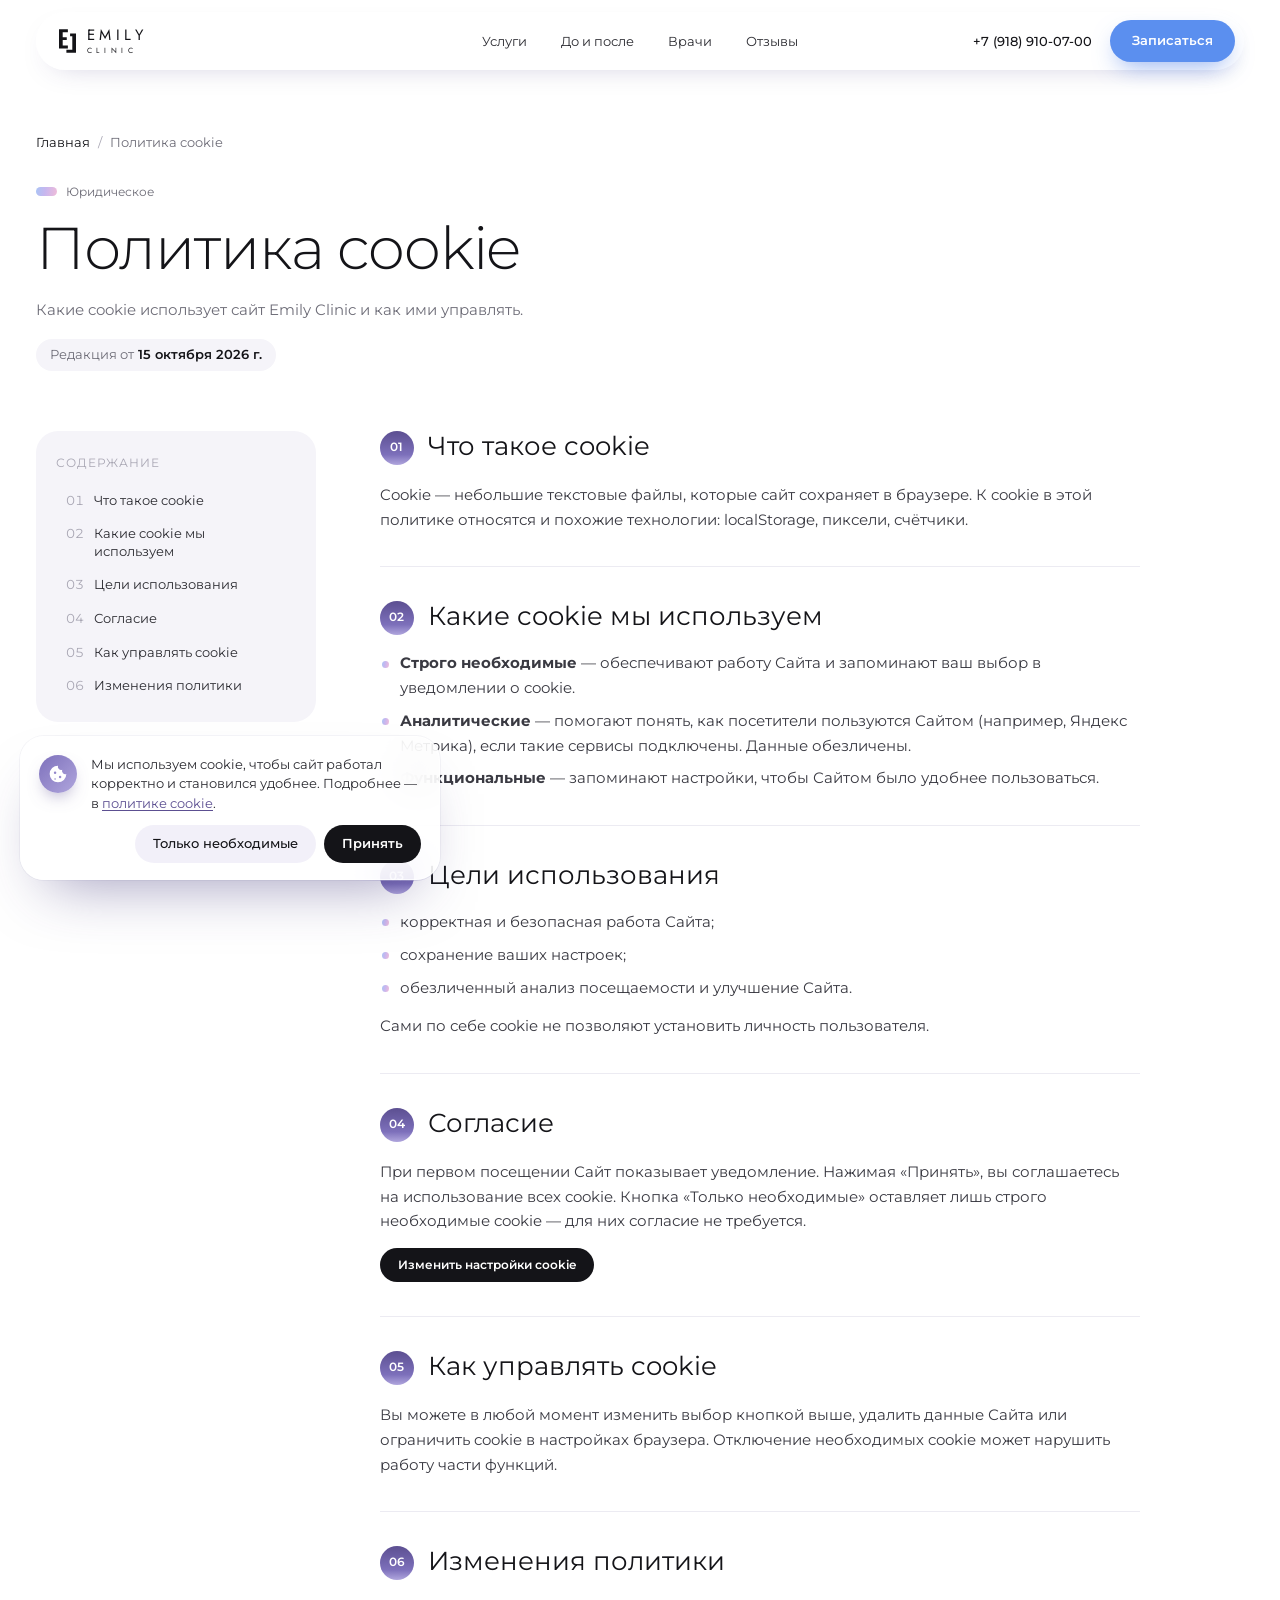
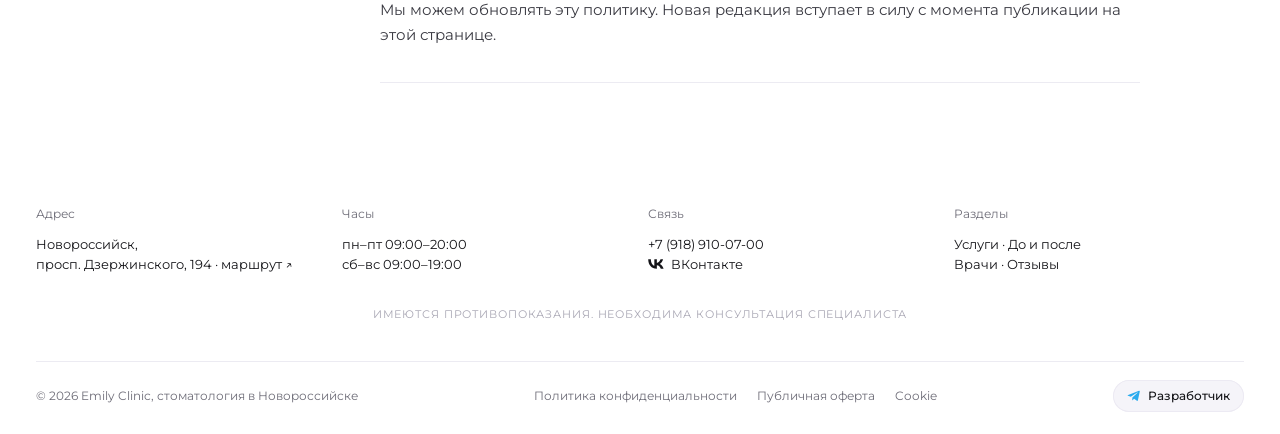
==== cookies.html @ 7eda7bdb "Сайт Emily Clinic Одностраничный сайт стоматологии: 3D-фигуры, отзывы, запись, юридические страницы " ====
<!doctype html>
<html lang="ru">
<head>
  <meta charset="utf-8">
  <meta name="viewport" content="width=device-width, initial-scale=1">
  <title>Политика cookie — Emily Clinic</title>
  <meta name="description" content="Какие cookie использует сайт Emily Clinic и как ими управлять.">
  <link rel="preconnect" href="https://fonts.googleapis.com">
  <link rel="preconnect" href="https://fonts.gstatic.com" crossorigin>
  <link href="https://fonts.googleapis.com/css2?family=Jost:wght@300;400;500&family=Montserrat:wght@300;400;500;600;700&display=swap" rel="stylesheet">
  <link rel="stylesheet" href="styles.css">
</head>
<body class="legal-page">

<!-- Шаблон документа: проверьте у юриста и заполните выделенные поля -->
<header class="header" id="header">
  <div class="container header__inner">
    <a href="index.html" class="logo" aria-label="Emily Clinic — на главную">
      <svg class="logo__mark" viewBox="0 0 46 64" aria-hidden="true"><path d="M0 0h24v8H10v14h11v7H10v15h14v8H0z"/><path d="M36 12h10v52H20v-8h16V19h-6v-7z"/></svg>
      <span class="logo__text">EMILY<small>CLINIC</small></span>
    </a>
    <nav class="nav" id="nav">
      <a href="index.html#services">Услуги</a>
      <a href="index.html#cases">До и после</a>
      <a href="index.html#doctors">Врачи</a>
      <a href="index.html#reviews">Отзывы</a>
    </nav>
    <div class="header__right">
      <a href="tel:+79189100700" class="header__phone">+7 (918) 910-07-00</a>
      <a href="index.html#booking" class="btn btn--blue btn--sm">Записаться</a>
      <button class="burger" id="burger" aria-label="Меню"><span></span><span></span></button>
    </div>
  </div>
</header>

<main class="container legal">
  <nav class="legal__crumbs" aria-label="Навигация"><a href="index.html">Главная</a><span>/</span>Политика cookie</nav>
  <span class="label">Юридическое</span>
  <h1 class="legal__title">Политика cookie</h1>
  <p class="legal__lead">Какие cookie использует сайт Emily Clinic и как ими управлять.</p>
  <p class="legal__date">Редакция от <b>15 октября 2026 г.</b></p>

  <div class="legal__grid">
    <aside class="legal__toc">
      <span>Содержание</span>
      <ol><li><a href="#s1">Что такое cookie</a></li><li><a href="#s2">Какие cookie мы используем</a></li><li><a href="#s3">Цели использования</a></li><li><a href="#s4">Согласие</a></li><li><a href="#s5">Как управлять cookie</a></li><li><a href="#s6">Изменения политики</a></li></ol>
    </aside>
    <article class="legal__body">
      <section class="legal__sec" id="s1">
        <h2><span>01</span>Что такое cookie</h2>
        <p>Cookie — небольшие текстовые файлы, которые сайт сохраняет в браузере. К cookie в этой политике относятся и похожие технологии: localStorage, пиксели, счётчики.</p>
      </section>
      <section class="legal__sec" id="s2">
        <h2><span>02</span>Какие cookie мы используем</h2>
        <ul><li><b>Строго необходимые</b> — обеспечивают работу Сайта и запоминают ваш выбор в уведомлении о cookie.</li><li><b>Аналитические</b> — помогают понять, как посетители пользуются Сайтом (например, Яндекс Метрика), если такие сервисы подключены. Данные обезличены.</li><li><b>Функциональные</b> — запоминают настройки, чтобы Сайтом было удобнее пользоваться.</li></ul>
      </section>
      <section class="legal__sec" id="s3">
        <h2><span>03</span>Цели использования</h2>
        <ul><li>корректная и безопасная работа Сайта;</li><li>сохранение ваших настроек;</li><li>обезличенный анализ посещаемости и улучшение Сайта.</li></ul><p>Сами по себе cookie не позволяют установить личность пользователя.</p>
      </section>
      <section class="legal__sec" id="s4">
        <h2><span>04</span>Согласие</h2>
        <p>При первом посещении Сайт показывает уведомление. Нажимая «Принять», вы соглашаетесь на использование всех cookie. Кнопка «Только необходимые» оставляет лишь строго необходимые cookie — для них согласие не требуется.</p><p><button type="button" class="btn btn--dark btn--sm" data-cookie-reset>Изменить настройки cookie</button></p>
      </section>
      <section class="legal__sec" id="s5">
        <h2><span>05</span>Как управлять cookie</h2>
        <p>Вы можете в любой момент изменить выбор кнопкой выше, удалить данные Сайта или ограничить cookie в настройках браузера. Отключение необходимых cookie может нарушить работу части функций.</p>
      </section>
      <section class="legal__sec" id="s6">
        <h2><span>06</span>Изменения политики</h2>
        <p>Мы можем обновлять эту политику. Новая редакция вступает в силу с момента публикации на этой странице.</p>
      </section>

    </article>
  </div>
</main>

<footer class="footer container">
  <div class="footer__cols">
    <div><span>Адрес</span><p>Новороссийск,<br>просп. Дзержинского, 194 · <a href="https://yandex.ru/maps/org/emili_klinik/203720626447/" target="_blank" rel="noopener">маршрут ↗</a></p></div>
    <div><span>Часы</span><p>пн–пт 09:00–20:00<br>сб–вс 09:00–19:00</p></div>
    <div><span>Связь</span><p><a href="tel:+79189100700">+7 (918) 910-07-00</a><br><a href="https://vk.com/" target="_blank" rel="noopener" class="vk-link"><svg width="16" height="10" viewBox="0 0 24 14" aria-hidden="true"><path fill="currentColor" d="M13.1 14C5.1 14 .5 8.7.3 0h4c.1 6.4 3 9.1 5.2 9.7V0h3.8v5.5c2.3-.2 4.7-2.8 5.5-5.5h3.8c-.6 3.4-3.2 5.9-5 6.9 1.8.8 4.7 3 5.8 7.1h-4.2c-.9-2.8-3.1-4.9-5.9-5.2V14z"/></svg>ВКонтакте</a></p></div>
    <div><span>Разделы</span><p><a href="index.html#services">Услуги</a> · <a href="index.html#cases">До и после</a><br><a href="index.html#doctors">Врачи</a> · <a href="index.html#reviews">Отзывы</a></p></div>
  </div>
  <p class="footer__warn">Имеются противопоказания. Необходима консультация специалиста</p>
  <div class="footer__bottom">
    <span>© 2026 Emily Clinic, стоматология в Новороссийске</span>
    <nav class="footer__legal" aria-label="Документы">
      <a href="privacy.html">Политика конфиденциальности</a>
      <a href="offer.html">Публичная оферта</a>
      <a href="cookies.html">Cookie</a>
    </nav>
    <a class="dev-link" href="https://t.me/vladimir_nvrs" target="_blank" rel="noopener">
      <svg width="14" height="14" viewBox="0 0 24 24" aria-hidden="true"><path fill="currentColor" d="M21.9 4.3 18.7 19.4c-.2 1-.9 1.3-1.7.8l-4.8-3.6-2.3 2.2c-.3.3-.5.5-1 .5l.3-4.9 8.9-8c.4-.3-.1-.5-.6-.2l-11 6.9-4.7-1.5c-1-.3-1-1 .2-1.5L20.5 3c.9-.3 1.6.2 1.4 1.3z"/></svg>
      Разработчик
    </a>
  </div>
</footer>

<script src="common.js"></script>
</body>
</html>
---- styles.css ----
/* =========================================================
   Опал — клиника эстетической стоматологии
   ========================================================= */

:root {
  --ink: #141418;
  --text: #2a2a30;
  --gray: #6e6d78;
  --muted: #a9a7b4;
  --line: #ecebf2;
  --soft: #f5f4f9;
  --blue: #5b8fef;
  --blue-dark: #4a7fe0;

  --violet-1: #534788;
  --violet-2: #7a6cb4;
  --violet-3: #beb5e2;

  --radius-lg: 26px;
  --radius: 22px;
  --radius-sm: 14px;

  --pad: clamp(16px, 2.8vw, 40px);
  --gap: clamp(8px, 1vw, 14px);
  --header-h: 70px;

  --ease: cubic-bezier(.22, .8, .24, 1);
  --font: "Montserrat", system-ui, -apple-system, "Segoe UI", sans-serif;

  --grad-opal: linear-gradient(100deg, #a9c4f5 0%, #c8b6ee 45%, #f0bcd9 100%);
}

*,
*::before,
*::after { box-sizing: border-box; }

html { scroll-behavior: smooth; scroll-padding-top: calc(var(--header-h) + 16px); }

body {
  margin: 0;
  background: #fff;
  color: var(--ink);
  font-family: var(--font);
  font-size: 15px;
  line-height: 1.45;
  -webkit-font-smoothing: antialiased;
  overflow-x: hidden;
}

img { display: block; max-width: 100%; }
a { color: inherit; text-decoration: none; }
button, input, select { font: inherit; color: inherit; }
h1, h2, h3, p, ol, ul, figure, blockquote { margin: 0; padding: 0; }
ul, ol { list-style: none; }

.container {
  width: 100%;
  max-width: 1440px;
  margin: 0 auto;
  padding-left: var(--pad);
  padding-right: var(--pad);
}

/* ---------- Иконка-стрелка ↗ (поворачивается в → при наведении) ---------- */
.arr {
  display: inline-block;
  width: 10px;
  height: 10px;
  flex: none;
  background: currentColor;
  -webkit-mask: url("data:image/svg+xml,%3Csvg xmlns='http://www.w3.org/2000/svg' viewBox='0 0 10 10'%3E%3Cpath d='M2 8 8 2M3.2 2H8v4.8' fill='none' stroke='%23000' stroke-width='1.5' stroke-linecap='round' stroke-linejoin='round'/%3E%3C/svg%3E") center / contain no-repeat;
          mask: url("data:image/svg+xml,%3Csvg xmlns='http://www.w3.org/2000/svg' viewBox='0 0 10 10'%3E%3Cpath d='M2 8 8 2M3.2 2H8v4.8' fill='none' stroke='%23000' stroke-width='1.5' stroke-linecap='round' stroke-linejoin='round'/%3E%3C/svg%3E") center / contain no-repeat;
  transition: transform .35s var(--ease);
}

/* ---------- Кнопки ---------- */
.btn {
  display: inline-flex;
  align-items: center;
  justify-content: center;
  gap: 12px;
  border: 0;
  border-radius: 999px;
  font-weight: 600;
  cursor: pointer;
  white-space: nowrap;
  transition: background .25s, color .25s, box-shadow .3s, transform .3s var(--ease);
}
.btn:hover .arr { transform: rotate(45deg); }
.btn:active { transform: scale(.97); }

.btn--blue {
  background: var(--blue);
  color: #fff;
  box-shadow: 0 10px 24px -8px rgba(76, 125, 230, .65);
}
.btn--blue:hover { background: var(--blue-dark); box-shadow: 0 14px 30px -8px rgba(76, 125, 230, .75); }

.btn--dark { background: var(--ink); color: #fff; }
.btn--dark:hover { background: #000; }

.btn--white { background: #fff; color: var(--ink); }
.btn--white:hover { background: var(--ink); color: #fff; }

.btn--sm { height: 34px; padding: 0 18px; font-size: 12px; }
.btn--xs { height: 32px; padding: 0 14px; font-size: 11.5px; gap: 8px; }
.btn--lg { height: 44px; padding: 0 22px; font-size: 13px; }
.btn--block { width: 100%; height: 48px; font-size: 14px; }

.btn-outline {
  display: inline-flex;
  align-items: center;
  gap: 10px;
  height: 0.76em;
  min-height: 38px;
  padding: 0 18px 0 16px;
  border: 1.5px solid var(--ink);
  border-radius: 999px;
  font-size: 14px;
  font-weight: 500;
  line-height: 1;
  letter-spacing: 0;
  vertical-align: 0.35em;
  margin-left: 6px;
  transition: background .25s, color .25s;
}
.btn-outline:hover { background: var(--ink); color: #fff; }

.nowrap { white-space: nowrap; }

.link-underline {
  font-size: 13px;
  font-weight: 500;
  padding-bottom: 3px;
  background: linear-gradient(currentColor, currentColor) left bottom / 100% 1.5px no-repeat;
  transition: background-size .35s var(--ease);
}
.link-underline:hover { background-size: 30% 1.5px; }

.circle-btn {
  position: absolute;
  top: 18px;
  right: 18px;
  z-index: 3;
  display: grid;
  place-items: center;
  width: 30px;
  height: 30px;
  border-radius: 50%;
  background: #fff;
  color: var(--ink);
  transition: background .25s, color .25s, transform .35s var(--ease);
}
.circle-btn .arr { width: 9px; height: 9px; }
.circle-btn--lg { top: auto; bottom: 20px; right: 20px; width: 38px; height: 38px; }
.circle-btn--lg .arr { width: 10px; height: 10px; }

.chip {
  position: relative;
  z-index: 2;
  align-self: flex-start;
  display: inline-flex;
  align-items: center;
  height: 26px;
  padding: 0 12px;
  border-radius: 999px;
  background: #fff;
  color: var(--ink);
  font-size: 11.5px;
  font-weight: 500;
}

.tag {
  position: absolute;
  z-index: 3;
  display: inline-flex;
  align-items: center;
  gap: 8px;
  height: 28px;
  padding: 0 13px;
  border-radius: 999px;
  font-size: 12px;
  font-weight: 600;
}
.tag--light { background: rgba(255, 255, 255, .92); color: var(--ink); }
.tag--dark { background: rgba(20, 20, 24, .92); color: #fff; }

.label {
  display: inline-flex;
  align-items: center;
  gap: 9px;
  font-size: 12px;
  color: var(--gray);
}
.label::before {
  content: "";
  width: 21px;
  height: 9px;
  border-radius: 999px;
  background: var(--grad-opal);
}

.h2 {
  margin-top: 18px;
  font-size: clamp(32px, 4.2vw, 60px);
  font-weight: 300;
  line-height: 1.08;
  letter-spacing: -0.02em;
}
.muted { color: var(--muted); }

.lead {
  max-width: 340px;
  font-size: 14px;
  line-height: 1.5;
  color: var(--gray);
}

/* ---------- Появление при скролле ---------- */
.reveal {
  opacity: 0;
  transform: translateY(28px);
  transition: opacity .9s var(--ease), transform .9s var(--ease);
  transition-delay: var(--d, 0s);
}
.reveal.is-in { opacity: 1; transform: none; }

@keyframes float {
  0%, 100% { transform: translateY(0) rotate(0); }
  50% { transform: translateY(-10px) rotate(1.5deg); }
}
.float { animation: float 6s ease-in-out infinite; }
.float--slow { animation-duration: 8s; }

/* =========================================================
   Шапка
   ========================================================= */
.header {
  position: fixed;
  inset: 0 0 auto;
  z-index: 50;
  height: var(--header-h);
  padding-top: 12px;
  pointer-events: none;
}
/* Шапка-«таблетка» */
.header__inner {
  position: relative;
  display: flex;
  align-items: center;
  justify-content: space-between;
  gap: 16px;
  width: calc(100% - 2 * var(--pad));
  max-width: 1360px;
  height: 58px;
  margin: 0 auto;
  padding: 0 8px 0 22px;
  border-radius: 999px;
  border: 1px solid rgba(255, 255, 255, .7);
  background: rgba(255, 255, 255, .62);
  -webkit-backdrop-filter: blur(20px) saturate(1.5);
          backdrop-filter: blur(20px) saturate(1.5);
  box-shadow: 0 1px 0 rgba(255, 255, 255, .9) inset, 0 10px 30px -18px rgba(60, 50, 120, .35);
  pointer-events: auto;
  transition: max-width .6s var(--ease), background .4s, box-shadow .4s;
}
.header.is-scrolled .header__inner {
  max-width: 1120px;
  background: rgba(255, 255, 255, .8);
  box-shadow: 0 1px 0 rgba(255, 255, 255, .9) inset, 0 18px 40px -20px rgba(60, 50, 120, .45), 0 0 0 1px rgba(90, 80, 140, .06);
}

.logo { display: inline-flex; align-items: center; gap: 11px; color: var(--ink); }
.logo__mark { width: 17px; height: 24px; fill: currentColor; flex: none; }
.logo__text {
  display: flex;
  flex-direction: column;
  font-family: "Jost", var(--font);
  font-size: 15px;
  font-weight: 400;
  line-height: 1;
  letter-spacing: .3em;
}
.logo__text small { margin-top: 4px; font-size: 7.5px; letter-spacing: .62em; }

.nav {
  position: absolute;
  left: 50%;
  transform: translateX(-50%);
  display: flex;
  gap: 2px;
  padding: 4px;
  border-radius: 999px;
  font-size: 13px;
  color: var(--text);
}
.nav a {
  padding: 9px 16px;
  border-radius: 999px;
  transition: background .25s, color .25s;
}
.nav a:hover { background: rgba(124, 110, 190, .1); color: var(--ink); }

.header__right { display: flex; align-items: center; gap: 18px; }
.header__phone { font-size: 13px; font-weight: 500; }
.header .btn--sm { height: 42px; padding: 0 22px; font-size: 12.5px; }

.burger { display: none; }

/* =========================================================
   Hero
   ========================================================= */
.hero {
  display: grid;
  grid-template-columns: 1fr 1.03fr;
  gap: clamp(20px, 2.8vw, 40px);
  padding-top: calc(var(--header-h) + 20px);
  padding-bottom: 20px;
  min-height: min(100vh, 900px);
}

.hero__left { display: flex; flex-direction: column; }

.hero__title {
  font-size: clamp(36px, 4.4vw, 64px);
  font-weight: 400;
  line-height: 1.08;
  letter-spacing: -0.02em;
  margin-top: 12px;
}
.hero__pill {
  display: inline-block;
  width: 1.5em;
  height: .74em;
  margin-right: .3em;
  border-radius: 999px;
  vertical-align: -0.02em;
  background: linear-gradient(100deg, #e9c4ec 0%, #c7b3ef 50%, #e6c2ea 100%);
  box-shadow: inset 0 -6px 12px rgba(160, 130, 220, .35), inset 0 6px 10px rgba(255, 255, 255, .7);
}

.hero__lead {
  max-width: 440px;
  margin-top: 22px;
  font-size: 15px;
  line-height: 1.55;
  color: var(--gray);
  --d: .05s;
}

.hero__actions {
  display: flex;
  flex-wrap: wrap;
  align-items: center;
  gap: 10px;
  margin-top: 28px;
  --d: .1s;
}

.btn--ghost {
  gap: 9px;
  background: rgba(255, 255, 255, .7);
  color: var(--ink);
  box-shadow: inset 0 0 0 1px #e3e1ee;
}
.btn--ghost:hover { background: #f3f1fa; box-shadow: inset 0 0 0 1px #d6d2e8; }

/* Нижний блок: рейтинг + направления */
.hero__bottom {
  display: flex;
  flex-wrap: wrap;
  align-items: center;
  justify-content: space-between;
  gap: 18px 24px;
  margin-top: auto;
  padding-top: 26px;
  border-top: 1px solid var(--line);
  --d: .2s;
}
.hero__rating {
  display: inline-flex;
  align-items: center;
  gap: 12px;
  transition: opacity .25s;
}
.hero__rating:hover { opacity: .75; }
.hero__avatars { display: inline-flex; padding-left: 8px; }
.hero__avatars i {
  display: grid;
  place-items: center;
  width: 34px;
  height: 34px;
  margin-left: -8px;
  border-radius: 50%;
  border: 2px solid #fff;
  background: radial-gradient(circle at 30% 30%, var(--c1), var(--c2));
  color: #fff;
  font-size: 12px;
  font-style: normal;
  font-weight: 600;
}
.hero__rating-text { display: flex; flex-direction: column; gap: 2px; }
.hero__rating-text b { font-size: 15px; font-weight: 600; }
.hero__rating-text > span { font-size: 12px; color: var(--gray); }
.hero__stars { margin-left: 4px; color: #f5b301; font-size: 13px; letter-spacing: 1px; }

.hero__features {
  display: flex;
  flex-wrap: wrap;
  gap: 6px;
  font-size: 12.5px;
  font-weight: 500;
}
.hero__features li {
  display: inline-flex;
  align-items: center;
  gap: 7px;
  height: 32px;
  padding: 0 13px;
  border-radius: 999px;
  background: var(--soft);
  color: var(--text);
}
.hero__features li::before {
  content: "";
  width: 6px;
  height: 6px;
  border-radius: 50%;
  background: var(--grad-opal);
}

.hero__right {
  display: grid;
  grid-template-columns: 1fr 1fr;
  grid-template-rows: 1.22fr 1fr;
  gap: 12px;
  min-height: 610px;
}

/* ---------- Карточки ---------- */
.card {
  position: relative;
  overflow: hidden;
  border-radius: var(--radius-lg);
  color: #fff;
  padding: 22px 20px;
  isolation: isolate;
  transition: transform .5s var(--ease), box-shadow .5s var(--ease);
}
.card:hover { transform: translateY(-6px); box-shadow: 0 26px 50px -24px rgba(60, 50, 120, .5); }
.card:hover .circle-btn { background: var(--ink); color: #fff; }
.card:hover .circle-btn .arr { transform: rotate(45deg); }

.obj3d {
  position: absolute;
  z-index: 0;
  aspect-ratio: 1;
  pointer-events: none;
  user-select: none;
}
.obj3d img { width: 100%; height: 100%; object-fit: contain; }
.obj3d.is-3d img { display: none; }
.obj3d__canvas { display: block; width: 100%; height: 100%; }

.card--hero-main {
  grid-column: 1 / -1;
  padding: 28px 26px;
  background:
    radial-gradient(120% 90% at 100% 100%, #c9c0ea 0%, rgba(201, 192, 234, 0) 55%),
    linear-gradient(160deg, #564988 0%, #6d60a6 45%, #8b7ebf 100%);
}
.card__title-lg {
  position: relative;
  z-index: 1;
  font-size: clamp(22px, 2.3vw, 32px);
  font-weight: 400;
  line-height: 1.18;
  letter-spacing: -0.01em;
}
.card__note {
  position: absolute;
  left: 26px;
  bottom: 24px;
  z-index: 1;
  max-width: 250px;
  font-size: 12.5px;
  line-height: 1.5;
  color: rgba(255, 255, 255, .85);
}
.obj3d--hero-tooth { width: 44%; aspect-ratio: 4 / 5; left: 40%; top: 0; }

.card--hero-blue {
  display: flex;
  flex-direction: column;
  background:
    radial-gradient(90% 60% at 15% 0%, #a8cdf2 0%, rgba(168, 205, 242, 0) 70%),
    linear-gradient(180deg, #73a9e4 0%, #7ab4e5 60%, #8bbdea 100%);
}
.obj3d--bubble { width: 58%; left: 40%; top: 2%; }

.card--hero-green {
  display: flex;
  flex-direction: column;
  background:
    radial-gradient(80% 60% at 100% 0%, #d0dc8e 0%, rgba(208, 220, 142, 0) 70%),
    linear-gradient(170deg, #a3bb37 0%, #82a631 55%, #51813c 100%);
}

.card__bottom { position: relative; z-index: 1; margin-top: auto; }
.card__title-md { font-size: clamp(19px, 1.9vw, 26px); font-weight: 400; line-height: 1.15; }
.card__text { margin-top: 12px; font-size: 12px; line-height: 1.5; color: rgba(255, 255, 255, .82); max-width: 230px; }

.counter {
  font-size: clamp(56px, 6.4vw, 92px);
  font-weight: 300;
  line-height: .9;
  letter-spacing: -0.03em;
  font-variant-numeric: tabular-nums;
}

/* =========================================================
   Секции
   ========================================================= */
.section { padding-top: clamp(80px, 11vw, 150px); }

.section__head {
  display: flex;
  align-items: flex-end;
  justify-content: space-between;
  gap: 32px;
  margin-bottom: clamp(28px, 3.6vw, 44px);
}
.section__head .lead { margin-bottom: 14px; flex: 0 1 340px; }

/* ---------- Услуги ---------- */
.services {
  display: grid;
  grid-template-columns: repeat(4, 1fr);
  grid-auto-rows: clamp(250px, 23.5vw, 330px);
  gap: 11px;
}

.service {
  position: relative;
  overflow: hidden;
  display: flex;
  flex-direction: column;
  padding: 20px 20px 18px;
  border-radius: var(--radius-lg);
  color: #fff;
  isolation: isolate;
  transition: transform .5s var(--ease), box-shadow .5s var(--ease);
}
.service--1 { grid-column: span 2; background: linear-gradient(180deg, #5f9cdc 0%, #6aa6e0 50%, #89bceb 100%); }
.service--2 { background: linear-gradient(170deg, #da83a8 0%, #c06b95 55%, #a5557d 100%); }
.service--3 { background: radial-gradient(90% 60% at 100% 100%, #c9c0ea 0%, rgba(201,192,234,0) 70%), linear-gradient(170deg, #534889 0%, #7064ab 60%, #9285c8 100%); }
.service--4 { background: linear-gradient(170deg, #6979d7 0%, #5a6bc8 50%, #4a5db6 100%); }
.service--5 { background: linear-gradient(170deg, #5aaea8 0%, #449790 50%, #328481 100%); }
.service--6 { grid-column: span 2; background: radial-gradient(70% 70% at 95% 0%, #c6d57f 0%, rgba(198,213,127,0) 60%), linear-gradient(175deg, #a4bc36 0%, #8fae32 50%, #588834 100%); }

.service--1 .obj3d { width: 38%; aspect-ratio: 3 / 4; left: 50%; top: -8%; }
.service--2 .obj3d { width: 58%; aspect-ratio: 4 / 5; left: 44%; top: -6%; }
.service--3 .obj3d { width: 88%; left: 22%; top: -16%; }
.service--4 .obj3d { width: 66%; left: 38%; top: -10%; }
.service--5 .obj3d { width: 60%; left: 34%; top: -8%; }
.service--6 .obj3d { width: 44%; left: 48%; top: -2%; }

.service__num {
  position: relative;
  z-index: 1;
  align-self: flex-start;
  display: inline-flex;
  align-items: center;
  height: 24px;
  padding: 0 11px;
  border-radius: 999px;
  border: 1px solid rgba(255, 255, 255, .35);
  background: rgba(255, 255, 255, .16);
  font-size: 11px;
}

.service__body {
  position: relative;
  z-index: 1;
  margin-top: auto;
  transition: transform .5s var(--ease);
}
.service__title { font-size: clamp(19px, 1.95vw, 27px); font-weight: 400; line-height: 1.15; }
.service__text { margin-top: 12px; max-width: 290px; font-size: 12.5px; line-height: 1.5; color: rgba(255, 255, 255, .82); }

.price {
  position: absolute;
  left: 13px;
  right: 13px;
  bottom: 13px;
  z-index: 2;
  display: flex;
  align-items: center;
  justify-content: space-between;
  height: 42px;
  padding: 0 16px;
  border-radius: var(--radius-sm);
  background: rgba(255, 255, 255, .92);
  -webkit-backdrop-filter: blur(10px);
          backdrop-filter: blur(10px);
  color: var(--ink);
  opacity: 0;
  transform: translateY(20px);
  transition: opacity .4s var(--ease), transform .5s var(--ease);
}
.price b { font-size: 14px; font-weight: 700; }
.price span { font-size: 12px; color: var(--gray); }

.service:hover { transform: translateY(-8px); box-shadow: 0 28px 50px -22px rgba(40, 40, 90, .45); }
.service:hover .service__body { transform: translateY(-58px); }
.service:hover .price { opacity: 1; transform: none; }
.service:hover .circle-btn { background: var(--ink); color: #fff; }
.service:hover .circle-btn .arr { transform: rotate(45deg); }

/* ---------- До и после ---------- */
.section__head--center-y { align-items: center; }

.tabs {
  position: relative;
  display: inline-flex;
  padding: 4px;
  border-radius: 999px;
  background: #f3f3f8;
  border: 1px solid #eceaf3;
}
.tabs__bg {
  position: absolute;
  top: 4px;
  bottom: 4px;
  left: 0;
  width: 0;
  border-radius: 999px;
  background: var(--ink);
  box-shadow: 0 6px 16px -6px rgba(0, 0, 0, .45);
  transition: transform .45s var(--ease), width .45s var(--ease);
}
.tabs__btn {
  position: relative;
  z-index: 1;
  height: 37px;
  padding: 0 18px;
  border: 0;
  border-radius: 999px;
  background: none;
  font-size: 13px;
  color: var(--text);
  cursor: pointer;
  transition: color .3s;
}
.tabs__btn.is-active { color: #fff; }

.cases {
  display: grid;
  grid-template-columns: 1.75fr 1fr;
  gap: 11px;
  height: clamp(420px, 40vw, 580px);
}

.compare {
  position: relative;
  overflow: hidden;
  border-radius: var(--radius-lg);
  background: #dfe3f2;
  user-select: none;
  touch-action: pan-y;
  cursor: ew-resize;
}
.compare__img {
  position: absolute;
  inset: 0;
  width: 100%;
  height: 100%;
  object-fit: cover;
  pointer-events: none;
  transition: opacity .35s;
}
.compare__before { clip-path: inset(0 calc(100% - var(--pos)) 0 0); }
.compare.is-switching .compare__img { opacity: 0; }
.compare__line {
  position: absolute;
  top: 0;
  bottom: 0;
  left: var(--pos);
  width: 2px;
  margin-left: -1px;
  background: rgba(255, 255, 255, .9);
  pointer-events: none;
}
.compare__handle {
  position: absolute;
  top: 50%;
  left: var(--pos);
  display: grid;
  place-items: center;
  width: 46px;
  height: 46px;
  margin: -23px 0 0 -23px;
  border: 0;
  border-radius: 50%;
  background: #fff;
  color: var(--ink);
  box-shadow: 0 8px 20px -6px rgba(0, 0, 0, .35);
  cursor: ew-resize;
  transition: transform .25s var(--ease);
}
.compare:active .compare__handle { transform: scale(.92); }
.compare.is-animating .compare__before { transition: clip-path .7s var(--ease); }
.compare.is-animating .compare__line,
.compare.is-animating .compare__handle { transition: left .7s var(--ease); }
.compare__tag-l { top: 16px; left: 16px; }
.compare__tag-r { top: 16px; right: 16px; }

.case {
  position: relative;
  overflow: hidden;
  display: flex;
  flex-direction: column;
  padding: 22px 24px 24px;
  border-radius: var(--radius-lg);
  color: #fff;
  background:
    radial-gradient(100% 50% at 100% 100%, #cfc6ee 0%, rgba(207, 198, 238, 0) 60%),
    linear-gradient(175deg, #534786 0%, #62569a 25%, #7c6fb6 60%, #9588c8 100%);
  isolation: isolate;
}
.case .chip { align-self: flex-start; }
.case__obj { width: 52%; right: -8%; top: -6%; }
.case__content { position: relative; z-index: 1; margin-top: 16px; transition: opacity .35s, transform .45s var(--ease); }
.case__title { font-size: clamp(26px, 2.8vw, 38px); font-weight: 400; line-height: 1.1; }
.case__text { margin-top: 14px; max-width: 270px; font-size: 13px; line-height: 1.5; color: rgba(255, 255, 255, .85); }
.case.is-switching .case__content { opacity: 0; transform: translateY(10px); }

.case__stats {
  display: grid;
  grid-template-columns: repeat(3, 1fr);
  gap: 6px;
  margin-top: auto;
  position: relative;
  z-index: 1;
}
.stat {
  padding: 12px 11px;
  border-radius: var(--radius-sm);
  border: 1px solid rgba(255, 255, 255, .28);
  background: rgba(255, 255, 255, .13);
  -webkit-backdrop-filter: blur(8px);
          backdrop-filter: blur(8px);
}
.stat span { display: block; font-size: 10.5px; color: rgba(255, 255, 255, .72); }
.stat b { display: block; margin-top: 6px; font-size: 14px; font-weight: 600; white-space: nowrap; }

.case__quote {
  position: relative;
  z-index: 1;
  margin-top: 11px;
  padding: 14px 15px;
  border-radius: var(--radius-sm);
  background: #fff;
  color: var(--ink);
}
.case__quote p { font-size: 12.5px; font-weight: 500; letter-spacing: -0.01em; }
.case__quote span { display: block; margin-top: 6px; font-size: 11px; color: var(--gray); }

/* ---------- Врачи ---------- */
.doctors { display: grid; grid-template-columns: repeat(4, 1fr); gap: 11px; }
.doctor:nth-child(2) { --d: .08s; }
.doctor:nth-child(3) { --d: .16s; }
.doctor:nth-child(4) { --d: .24s; }

.doctor__photo {
  position: relative;
  overflow: hidden;
  aspect-ratio: 264 / 325;
  border-radius: var(--radius);
  background: #e9e8f3;
}
.doctor__photo img {
  width: 100%;
  height: 100%;
  object-fit: cover;
  transition: transform .8s var(--ease);
}
.doctor__bar {
  position: absolute;
  left: 10px;
  right: 10px;
  bottom: 10px;
  display: flex;
  align-items: center;
  justify-content: space-between;
  padding: 5px 5px 5px 14px;
  border-radius: 16px;
  background: rgba(255, 255, 255, .72);
  -webkit-backdrop-filter: blur(14px);
          backdrop-filter: blur(14px);
  font-size: 12px;
  color: var(--text);
  opacity: 0;
  transform: translateY(16px);
  transition: opacity .4s var(--ease), transform .5s var(--ease);
}
.doctor:hover .doctor__photo img { transform: scale(1.04); }

/* Плейсхолдер, пока нет фото врача */
.doctor__photo--mono {
  display: grid;
  place-items: center;
  background:
    radial-gradient(80% 60% at 30% 20%, rgba(255, 255, 255, .55) 0%, rgba(255, 255, 255, 0) 70%),
    linear-gradient(160deg, var(--g1) 0%, var(--g2) 100%);
}
.doctor__mono {
  font-family: "Jost", var(--font);
  font-size: clamp(54px, 6vw, 84px);
  font-weight: 300;
  letter-spacing: .12em;
  color: rgba(255, 255, 255, .92);
  text-shadow: 0 10px 30px rgba(60, 40, 120, .2);
  transition: transform .8s var(--ease);
}
.doctor:hover .doctor__mono { transform: scale(1.06); }
.doctor:hover .doctor__bar { opacity: 1; transform: none; }
.doctor__name { margin-top: 16px; font-size: 16px; font-weight: 400; }
.doctor__role { margin-top: 5px; font-size: 12.5px; color: var(--gray); }

/* ---------- Первый визит ---------- */
.visit {
  display: grid;
  grid-template-columns: 1fr 1.04fr;
  gap: clamp(24px, 4vw, 48px);
  align-items: start;
}
.visit__media {
  position: relative;
  overflow: hidden;
  border-radius: var(--radius-lg);
  aspect-ratio: 4 / 5;
}
.visit__media img,
.visit__video { display: block; width: 100%; height: 100%; object-fit: cover; }
.visit__media { background: #e9e6f2; }
.visit__tag { top: 16px; left: 16px; font-weight: 500; height: 30px; }
.dot { width: 8px; height: 8px; border-radius: 50%; background: #7bbf5a; box-shadow: 0 0 0 3px rgba(123, 191, 90, .25); }
.visit__price {
  position: absolute;
  left: 16px;
  bottom: 16px;
  width: min(230px, 60%);
  padding: 14px 18px 16px;
  border-radius: 18px;
  color: #fff;
  background: linear-gradient(170deg, rgba(92, 79, 145, .92) 0%, rgba(140, 125, 200, .9) 70%, rgba(192, 180, 228, .9) 100%);
  -webkit-backdrop-filter: blur(10px);
          backdrop-filter: blur(10px);
}
.visit__price b { display: block; font-size: 34px; font-weight: 400; line-height: 1.15; }
.visit__price span { display: block; margin-top: 6px; font-size: 11.5px; line-height: 1.45; color: rgba(255, 255, 255, .85); }

.visit__content { padding-top: 6px; }
.visit__content .h2 { margin-bottom: 34px; }

.steps { position: relative; }
/* Сплошная линия прогресса: трек, заполнение и светящийся «бегунок» (позиционирует script.js) */
.steps__track {
  position: absolute;
  left: 21px;
  width: 2px;
  border-radius: 2px;
  background: #ebe9f3;
  pointer-events: none;
}
.steps__fill {
  position: absolute;
  inset: 0;
  border-radius: inherit;
  background: linear-gradient(180deg, #5c4f91 0%, #8a7dc9 60%, #b0a6dd 100%);
  transform-origin: top;
  transform: scaleY(var(--p, 0));
}
.steps__dot {
  position: absolute;
  left: 50%;
  top: calc(var(--p, 0) * 100%);
  width: 10px;
  height: 10px;
  margin: -5px 0 0 -5px;
  border-radius: 50%;
  background: #fff;
  box-shadow: 0 0 0 3px rgba(125, 112, 187, .55), 0 0 18px 6px rgba(140, 125, 210, .45);
  opacity: var(--dot, 0);
  transition: opacity .3s;
}

.step {
  position: relative;
  padding: 0 0 26px 62px;
  min-height: 102px;
}
.step:last-child { min-height: 0; padding-bottom: 0; }

.step__num {
  position: absolute;
  left: 0;
  top: 0;
  z-index: 1;
  display: grid;
  place-items: center;
  width: 44px;
  height: 44px;
  border-radius: 50%;
  border: 1px solid #e7e5ef;
  background: #fff;
  font-size: 12px;
  font-weight: 600;
  color: var(--muted);
  transition: background .5s, color .5s, box-shadow .5s, border-color .5s;
}
/* кольцо-вспышка при активации */
.step__num::after {
  content: "";
  position: absolute;
  inset: -1px;
  border-radius: 50%;
  border: 2px solid rgba(125, 112, 187, .6);
  opacity: 0;
  pointer-events: none;
}
.step h3,
.step p { transition: color .6s, opacity .6s, transform .7s var(--ease); }
.step h3 { padding-top: 10px; font-size: 18px; font-weight: 400; color: var(--muted); opacity: .7; transform: translateX(-6px); }
.step p { margin-top: 10px; max-width: 370px; font-size: 13px; line-height: 1.5; color: #b9b8c2; opacity: .7; transform: translateX(-6px); }

.step.is-active .step__num {
  border-color: transparent;
  color: #fff;
  background: linear-gradient(180deg, #5c4f91 0%, #7d70bb 70%, #b0a6dd 100%);
  box-shadow: 0 10px 22px -8px rgba(92, 79, 145, .7);
  animation: step-pop .6s var(--ease);
}
.step.is-active .step__num::after { animation: step-ring .9s ease-out; }
.step.is-active h3 { color: var(--ink); opacity: 1; transform: none; }
.step.is-active p { color: var(--gray); opacity: 1; transform: none; transition-delay: .06s; }

@keyframes step-pop {
  0% { transform: scale(.82); }
  55% { transform: scale(1.12); }
  100% { transform: scale(1); }
}
@keyframes step-ring {
  0% { opacity: .9; transform: scale(1); }
  100% { opacity: 0; transform: scale(1.9); }
}

/* ---------- Отзывы ---------- */
.reviews__head { text-align: center; margin-bottom: clamp(28px, 3.6vw, 44px); }

.marquee {
  display: grid;
  gap: 18px;
  overflow: hidden;
  -webkit-mask: linear-gradient(90deg, transparent 0, #000 9%, #000 91%, transparent 100%);
          mask: linear-gradient(90deg, transparent 0, #000 9%, #000 91%, transparent 100%);
}
.marquee__track {
  display: flex;
  gap: 11px;
  width: max-content;
  will-change: transform;
}
.marquee:hover .marquee__track { animation-play-state: paused; }

.review {
  display: flex;
  flex-direction: column;
  justify-content: space-between;
  gap: 24px;
  width: clamp(270px, 28vw, 330px);
  min-height: 143px;
  padding: 22px 22px 18px;
  border-radius: var(--radius);
  background: var(--soft);
  border: 1px solid #eeedf4;
  transition: background .3s, transform .4s var(--ease);
}
.review:hover { background: #efedf7; transform: translateY(-4px); }
.review blockquote { font-size: 15px; line-height: 1.38; color: #1c1c22; }
.review figcaption { display: flex; align-items: center; gap: 4px; font-size: 12.5px; color: var(--gray); }
.review figcaption b { color: var(--ink); font-weight: 600; }
.ava {
  display: grid;
  place-items: center;
  width: 26px;
  height: 26px;
  margin-right: 6px;
  border-radius: 50%;
  background: radial-gradient(circle at 30% 30%, var(--c1), var(--c2));
  color: #fff;
  font-size: 11px;
  font-style: normal;
  font-weight: 600;
}

.rating {
  display: inline-flex;
  align-items: center;
  gap: 10px;
  margin-top: 22px;
  padding: 8px 16px 8px 8px;
  border-radius: 999px;
  background: var(--soft);
  border: 1px solid #eeedf4;
  font-size: 12.5px;
  color: var(--gray);
  transition: background .25s, transform .35s var(--ease);
}
.rating b {
  display: grid;
  place-items: center;
  height: 30px;
  padding: 0 11px;
  border-radius: 999px;
  background: var(--ink);
  color: #fff;
  font-size: 13px;
}
.rating__stars { color: #f5b301; letter-spacing: 2px; font-size: 14px; }
.rating .arr { width: 9px; height: 9px; color: var(--ink); }
.rating:hover { background: #efedf7; transform: translateY(-2px); }
.rating:hover .arr { transform: rotate(45deg); }

/* ---------- Запись ---------- */
.cta {
  position: relative;
  overflow: hidden;
  display: grid;
  grid-template-columns: 1fr 352px;
  gap: 32px;
  min-height: 448px;
  padding: 44px 44px 44px;
  border-radius: 30px;
  overflow: visible; /* чтобы выпадающий список не обрезался */
  color: #fff;
  background:
    radial-gradient(70% 70% at 100% 100%, #cbc2ec 0%, rgba(203, 194, 236, 0) 60%),
    radial-gradient(60% 50% at 50% 100%, rgba(170, 157, 215, .8) 0%, rgba(170, 157, 215, 0) 70%),
    linear-gradient(160deg, #514582 0%, #6a5da5 45%, #8677ba 100%);
  isolation: isolate;
}
.cta__left { position: relative; z-index: 1; display: flex; flex-direction: column; align-items: flex-start; }
.cta__title {
  margin-top: 22px;
  font-size: clamp(34px, 4.1vw, 60px);
  font-weight: 300;
  line-height: 1.05;
  letter-spacing: -0.02em;
}
.cta__text { margin-top: auto; padding-top: 40px; max-width: 240px; font-size: 13px; line-height: 1.5; color: rgba(255, 255, 255, .82); }
.cta__tooth { width: 30%; aspect-ratio: 4 / 5; left: 35%; top: 2%; }

.form {
  position: relative;
  z-index: 1;
  align-self: center;
  display: grid;
  gap: 8px;
  padding: 12px;
  border-radius: 22px;
  border: 1px solid rgba(255, 255, 255, .3);
  background: rgba(255, 255, 255, .14);
  -webkit-backdrop-filter: blur(14px);
          backdrop-filter: blur(14px);
}
.field {
  position: relative;
  display: block;
  padding: 10px 14px 9px;
  border-radius: var(--radius-sm);
  background: #fff;
  color: var(--ink);
  cursor: text;
  transition: box-shadow .25s;
}
.field:focus-within { box-shadow: 0 0 0 3px rgba(255, 255, 255, .45); }
.field > span,
.field__label { display: block; font-size: 11px; color: var(--gray); }
.field input,
.field select {
  display: block;
  width: 100%;
  margin-top: 3px;
  padding: 0;
  border: 0;
  outline: 0;
  background: none;
  font-size: 14px;
}
.field input::placeholder { color: #a9a8b2; }
.field select { appearance: none; cursor: pointer; font-weight: 500; padding-right: 20px; }
.field__chev { position: absolute; right: 16px; bottom: 16px; pointer-events: none; }
.field.is-error { box-shadow: 0 0 0 2px #ff7a8a; }

/* ---------- Выпадающий список ---------- */
.select { z-index: 5; cursor: pointer; padding: 0; }
.select__btn {
  display: block;
  width: 100%;
  margin: 0;
  padding: 23px 40px 9px 14px;
  border: 0;
  border-radius: inherit;
  background: none;
  text-align: left;
  font-size: 14px;
  font-weight: 500;
  cursor: pointer;
  outline: 0;
}
.select .field__label { position: absolute; top: 10px; left: 14px; pointer-events: none; }
.select .field__chev { transition: transform .35s var(--ease); }
.select.is-open .field__chev { transform: rotate(180deg); }
.select.is-open { box-shadow: 0 0 0 3px rgba(255, 255, 255, .45); }

.select__list {
  position: absolute;
  left: 0;
  right: 0;
  top: calc(100% + 8px);
  max-height: 264px;
  overflow-y: auto;
  padding: 6px;
  border-radius: 18px;
  background: rgba(255, 255, 255, .94);
  -webkit-backdrop-filter: blur(18px) saturate(1.3);
          backdrop-filter: blur(18px) saturate(1.3);
  box-shadow: 0 24px 50px -18px rgba(40, 30, 90, .55), 0 0 0 1px rgba(255, 255, 255, .6);
  opacity: 0;
  visibility: hidden;
  transform: translateY(-8px) scale(.98);
  transform-origin: top center;
  transition: opacity .25s var(--ease), transform .35s var(--ease), visibility 0s .35s;
  scrollbar-width: thin;
}
.select.is-open .select__list {
  opacity: 1;
  visibility: visible;
  transform: none;
  transition: opacity .25s var(--ease), transform .35s var(--ease), visibility 0s;
}
.select__opt {
  position: relative;
  display: flex;
  align-items: center;
  justify-content: space-between;
  gap: 10px;
  padding: 11px 12px;
  border-radius: 12px;
  font-size: 13.5px;
  color: var(--text);
  transition: background .2s, color .2s;
}
.select__opt.is-active { background: #f1eefa; color: var(--ink); }
.select__opt[aria-selected="true"] { font-weight: 600; color: #5c4f91; }
.select__opt[aria-selected="true"]::after {
  content: "";
  width: 14px;
  height: 14px;
  flex: none;
  border-radius: 50%;
  background: linear-gradient(135deg, #7d70bb, #b0a6dd) center / 100% no-repeat;
  -webkit-mask: radial-gradient(circle, #000 3.5px, transparent 4px);
          mask: radial-gradient(circle, #000 3.5px, transparent 4px);
  box-shadow: none;
}
.form .btn--block { margin-top: 4px; }
.form__ok {
  display: none;
  padding: 6px 4px 2px;
  text-align: center;
  font-size: 13px;
  color: #fff;
}
.form.is-sent .form__ok { display: block; }

/* ---------- Подвал ---------- */
.footer { padding-top: clamp(70px, 9vw, 110px); }
.footer__cols { display: grid; grid-template-columns: repeat(4, 1fr); gap: 16px; }
@media (min-width: 901px) { .footer__cols p { white-space: nowrap; } }
.footer__cols span { display: block; font-size: 11.5px; color: var(--gray); }
.footer__cols p { margin-top: 12px; font-size: 13px; line-height: 1.5; }
.footer__cols a { transition: color .2s; }
.vk-link { display: inline-flex; align-items: center; gap: 7px; }
.footer__cols a:hover { color: var(--blue); }

/* Бегущая строка из логотипов */
.footer__ticker {
  margin: clamp(30px, 5vw, 60px) calc(50% - 50vw) 0;
  overflow: hidden;
  user-select: none;
  -webkit-mask: linear-gradient(90deg, transparent 0, #000 8%, #000 92%, transparent 100%);
          mask: linear-gradient(90deg, transparent 0, #000 8%, #000 92%, transparent 100%);
}
.footer__track {
  display: flex;
  width: max-content;
  will-change: transform;
}
.footer__item {
  display: inline-flex;
  align-items: center;
  gap: .22em;
  padding-right: .6em;
  font-family: "Jost", var(--font);
  font-size: clamp(80px, 15vw, 230px);
  font-weight: 300;
  line-height: 1;
}
.footer__mark {
  width: .46em;
  height: .64em;
  flex: none;
  margin-right: .12em;
  fill: #b9b7f1;
}
.footer__item b {
  font-weight: 300;
  letter-spacing: .1em;
  background: linear-gradient(90deg, #9ac3f3 0%, #b6b6f0 35%, #d2b9ec 70%, #f2c3dd 100%);
  -webkit-background-clip: text;
          background-clip: text;
  color: transparent;
}
.footer__word { display: inline-flex; flex-direction: column; align-items: center; }
.footer__item i {
  margin-top: .08em;
  padding-left: .7em;
  font-size: .13em;
  font-style: normal;
  font-weight: 400;
  letter-spacing: .7em;
  color: #e1bfe0;
}

.footer__bottom {
  display: flex;
  justify-content: space-between;
  gap: 16px;
  margin-top: clamp(24px, 3vw, 40px);
  padding: 18px 0 22px;
  border-top: 1px solid var(--line);
  font-size: 12px;
  color: var(--gray);
  align-items: center;
  flex-wrap: wrap;
}


.dev-link {
  display: inline-flex;
  align-items: center;
  gap: 7px;
  height: 32px;
  padding: 0 14px;
  border-radius: 999px;
  background: var(--soft);
  box-shadow: inset 0 0 0 1px #eceaf3;
  color: var(--ink);
  font-weight: 500;
  transition: background .25s, color .25s, box-shadow .25s;
}
.dev-link svg { color: #2aabee; transition: color .25s; }
.dev-link:hover { background: #2aabee; color: #fff; box-shadow: none; }
.dev-link:hover svg { color: #fff; }

/* =========================================================
   Адаптив
   ========================================================= */
@media (max-width: 1100px) {
  .header__phone { display: none; }
  .hero { grid-template-columns: 1fr; min-height: 0; }
  .hero__bottom { margin-top: 36px; }
  .hero__right { min-height: 560px; }
  .cta { grid-template-columns: 1fr 320px; }
  .cta__tooth { left: auto; right: 350px; width: 26%; }
}

@media (max-width: 900px) {
  .nav {
    position: absolute;
    top: calc(100% + 8px);
    left: 0;
    right: 0;
    flex-direction: column;
    gap: 2px;
    padding: 8px;
    border-radius: 24px;
    border: 1px solid rgba(255, 255, 255, .7);
    background: rgba(255, 255, 255, .97);
    -webkit-backdrop-filter: blur(20px) saturate(1.5);
            backdrop-filter: blur(20px) saturate(1.5);
    box-shadow: 0 24px 50px -24px rgba(60, 50, 120, .45);
    font-size: 16px;
    transform: translateY(-10px) scale(.98);
    transform-origin: top center;
    opacity: 0;
    pointer-events: none;
    transition: opacity .3s, transform .4s var(--ease);
  }
  .nav a { padding: 14px 16px; border-radius: 16px; }
  .nav.is-open { opacity: 1; transform: none; pointer-events: auto; }
  .header.menu-open .header__inner { background: rgba(255, 255, 255, .92); }
  .header__inner { padding-left: 18px; }

  .burger {
    display: grid;
    gap: 6px;
    width: 38px;
    height: 38px;
    place-content: center;
    border: 0;
    border-radius: 50%;
    background: var(--soft);
    cursor: pointer;
  }
  .burger span { width: 16px; height: 1.6px; background: var(--ink); transition: transform .3s var(--ease); }
  .menu-open .burger span:first-child { transform: translateY(3.8px) rotate(45deg); }
  .menu-open .burger span:last-child { transform: translateY(-3.8px) rotate(-45deg); }
  .header__right { gap: 10px; }

  .section__head { flex-direction: column; align-items: flex-start; gap: 18px; }
  .section__head .lead { margin-bottom: 0; flex: none; }

  .services { grid-template-columns: repeat(2, 1fr); grid-auto-rows: 290px; }
  .service--1, .service--6 { grid-column: span 2; }

  .cases { grid-template-columns: 1fr; height: auto; }
  .compare { aspect-ratio: 685 / 460; }
  .case { min-height: 420px; }

  .doctors { grid-template-columns: repeat(2, 1fr); row-gap: 28px; }
  .doctor__bar { opacity: 1; transform: none; }

  .visit { grid-template-columns: 1fr; }
  .visit__media { aspect-ratio: 4 / 5; }

  .cta { grid-template-columns: 1fr; padding: 32px 24px 24px; }
  .cta__tooth { width: 42%; right: 0; left: auto; top: 0; opacity: .7; }
  .cta__text { padding-top: 20px; }
  .form { align-self: stretch; }

  .footer__cols { grid-template-columns: repeat(2, 1fr); row-gap: 28px; }
}

@media (max-width: 600px) {
  :root { --header-h: 66px; }
  .header { padding-top: 10px; }
  .header__inner { height: 54px; padding: 0 6px 0 16px; }
  .header .btn--sm { height: 40px; padding: 0 14px; }
  .hero__title { font-size: clamp(31px, 9vw, 40px); }
  .hero__title .nowrap { white-space: normal; }
  .btn-outline { min-height: 34px; font-size: 12.5px; padding: 0 14px; margin: 10px 0 0; vertical-align: middle; }
  .hero__lead { font-size: 14px; }
  .hero__actions .btn { flex: 1 1 auto; }
  .hero__bottom { flex-direction: column; align-items: flex-start; }
  .hero__right { grid-template-columns: 1fr; grid-template-rows: auto; min-height: 0; }
  .card--hero-main { min-height: 360px; }
  .card--hero-blue, .card--hero-green { min-height: 280px; }
  .obj3d--hero-tooth { width: 52%; left: auto; right: 0; top: 26%; }
  .obj3d--bubble { width: 62%; left: 40%; }

  .services { grid-template-columns: 1fr; grid-auto-rows: 300px; }
  .service--1, .service--6 { grid-column: auto; }
  .service--1 .obj3d { width: 44%; left: 54%; top: -6%; }
  .service--6 .obj3d { width: 58%; left: 42%; }
  .price { opacity: 1; transform: none; }
  .service__body { transform: translateY(-58px); }

  .tabs { width: 100%; }
  .tabs__btn { flex: 1; padding: 0 8px; font-size: 12.5px; }
  .case__obj { width: 56%; }
  .stat { padding: 10px 9px; }
  .stat b { font-size: 13px; }

  .doctors { gap: 10px; row-gap: 24px; }
  .doctor__bar { flex-direction: column; align-items: stretch; gap: 6px; padding: 8px; text-align: center; }
  .doctor__name { font-size: 14.5px; }
  .doctor__role { font-size: 12px; }

  .step { padding-left: 58px; }
  .footer__cols { grid-template-columns: 1fr; }
  .footer__bottom { flex-direction: column; }
}

@media (prefers-reduced-motion: reduce) {
  *, *::before, *::after { animation: none !important; transition: none !important; }
  .reveal { opacity: 1; transform: none; }
}

/* =========================================================
   Согласие в форме
   ========================================================= */
.consent {
  position: relative;
  display: flex;
  align-items: flex-start;
  gap: 10px;
  padding: 4px 6px 2px;
  font-size: 11.5px;
  line-height: 1.45;
  color: rgba(255, 255, 255, .85);
  cursor: pointer;
}
.consent input { position: absolute; opacity: 0; width: 18px; height: 18px; margin: 0; }
.consent__box {
  flex: none;
  display: grid;
  place-items: center;
  width: 18px;
  height: 18px;
  margin-top: 1px;
  border-radius: 6px;
  border: 1.5px solid rgba(255, 255, 255, .7);
  background: rgba(255, 255, 255, .12);
  transition: background .2s, border-color .2s, box-shadow .2s;
}
.consent__box::after {
  content: "";
  width: 9px;
  height: 5px;
  margin-top: -2px;
  border: solid var(--ink);
  border-width: 0 0 2px 2px;
  transform: rotate(-45deg) scale(0);
  transition: transform .25s var(--ease);
}
.consent input:checked + .consent__box { background: #fff; border-color: #fff; }
.consent input:checked + .consent__box::after { transform: rotate(-45deg) scale(1); }
.consent input:focus-visible + .consent__box { box-shadow: 0 0 0 3px rgba(255, 255, 255, .45); }
.consent.is-error .consent__box { border-color: #ff9aa8; box-shadow: 0 0 0 3px rgba(255, 122, 138, .35); }
.consent a { color: #fff; text-decoration: underline; text-underline-offset: 2px; }

/* =========================================================
   Подвал: документы
   ========================================================= */
.footer__warn {
  margin-top: clamp(20px, 2.5vw, 32px);
  text-align: center;
  font-size: 11px;
  letter-spacing: .08em;
  text-transform: uppercase;
  color: var(--muted);
}
.footer__legal { display: flex; flex-wrap: wrap; justify-content: center; gap: 6px 20px; flex: 1; }
.footer__legal a { position: relative; color: var(--gray); transition: color .2s; }
.footer__legal a:hover { color: var(--ink); }

/* =========================================================
   Баннер cookie
   ========================================================= */
.cookie {
  position: fixed;
  left: 20px;
  bottom: 20px;
  z-index: 60;
  display: grid;
  grid-template-columns: auto 1fr;
  gap: 12px 14px;
  width: min(420px, calc(100% - 40px));
  padding: 18px 18px 16px;
  border-radius: 24px;
  border: 1px solid rgba(255, 255, 255, .7);
  background: rgba(255, 255, 255, .82);
  -webkit-backdrop-filter: blur(20px) saturate(1.5);
          backdrop-filter: blur(20px) saturate(1.5);
  box-shadow: 0 30px 60px -28px rgba(60, 50, 120, .5), 0 0 0 1px rgba(90, 80, 140, .06);
  opacity: 0;
  transform: translateY(24px) scale(.97);
  transition: opacity .45s var(--ease), transform .55s var(--ease);
}
.cookie.is-shown { opacity: 1; transform: none; }
.cookie__icon {
  display: grid;
  place-items: center;
  width: 38px;
  height: 38px;
  border-radius: 50%;
  color: #fff;
  background: linear-gradient(135deg, #7d70bb, #b0a6dd);
  box-shadow: 0 8px 18px -8px rgba(92, 79, 145, .7);
}
.cookie__text { align-self: center; font-size: 13px; line-height: 1.5; color: var(--text); }
.cookie__text a { color: #5c4f91; text-decoration: underline; text-underline-offset: 2px; }
.cookie__actions { grid-column: 1 / -1; display: flex; gap: 8px; justify-content: flex-end; }
.cookie__btn {
  height: 38px;
  padding: 0 18px;
  border: 0;
  border-radius: 999px;
  background: var(--ink);
  color: #fff;
  font-size: 12.5px;
  font-weight: 600;
  cursor: pointer;
  transition: background .25s, transform .2s;
}
.cookie__btn:hover { background: #000; }
.cookie__btn:active { transform: scale(.96); }
.cookie__btn--ghost { background: rgba(124, 110, 190, .1); color: var(--ink); font-weight: 500; }
.cookie__btn--ghost:hover { background: rgba(124, 110, 190, .18); }
@media (max-width: 600px) {
  .cookie { left: 12px; right: 12px; bottom: 12px; width: auto; }
  .cookie__actions .cookie__btn { flex: 1; }
  .footer__legal { justify-content: flex-start; }
}

/* =========================================================
   Юридические страницы
   ========================================================= */
.legal { padding-top: calc(var(--header-h) + clamp(32px, 5vw, 64px)); }
.legal__crumbs { display: flex; gap: 8px; margin-bottom: 28px; font-size: 12.5px; color: var(--gray); }
.legal__crumbs a { color: var(--ink); transition: color .2s; }
.legal__crumbs a:hover { color: #5c4f91; }
.legal__crumbs span { color: var(--muted); }
.legal__title {
  margin-top: 16px;
  font-size: clamp(34px, 4.6vw, 64px);
  font-weight: 300;
  line-height: 1.05;
  letter-spacing: -0.02em;
}
.legal__lead { max-width: 560px; margin-top: 18px; font-size: 15px; line-height: 1.55; color: var(--gray); }
.legal__date {
  display: inline-flex;
  margin-top: 18px;
  padding: 7px 14px;
  border-radius: 999px;
  background: var(--soft);
  font-size: 12.5px;
  color: var(--gray);
}
.legal__date b { margin-left: 4px; color: var(--ink); font-weight: 600; }

.legal__grid {
  display: grid;
  grid-template-columns: 280px minmax(0, 1fr);
  gap: clamp(28px, 5vw, 72px);
  align-items: start;
  margin-top: clamp(36px, 5vw, 60px);
}
.legal__toc {
  position: sticky;
  top: calc(var(--header-h) + 20px);
  padding: 20px;
  border-radius: var(--radius);
  background: var(--soft);
}
.legal__toc > span { font-size: 11.5px; letter-spacing: .08em; text-transform: uppercase; color: var(--muted); }
.legal__toc ol { margin-top: 12px; counter-reset: toc; display: grid; gap: 2px; }
.legal__toc li { counter-increment: toc; }
.legal__toc a {
  display: flex;
  gap: 10px;
  padding: 7px 10px;
  border-radius: 10px;
  font-size: 13px;
  line-height: 1.35;
  color: var(--text);
  transition: background .2s, color .2s;
}
.legal__toc a::before { content: counter(toc, decimal-leading-zero); color: var(--muted); font-variant-numeric: tabular-nums; }
.legal__toc a:hover { background: #fff; color: var(--ink); }

.legal__body { max-width: 760px; }
.legal__sec { padding: 0 0 34px; margin-bottom: 34px; border-bottom: 1px solid var(--line); scroll-margin-top: calc(var(--header-h) + 24px); }
.legal__sec h2 {
  display: flex;
  align-items: baseline;
  gap: 14px;
  font-size: clamp(20px, 2vw, 26px);
  font-weight: 400;
  line-height: 1.2;
}
.legal__sec h2 span {
  flex: none;
  display: inline-grid;
  place-items: center;
  width: 34px;
  height: 34px;
  border-radius: 50%;
  transform: translateY(-4px);
  background: linear-gradient(180deg, #5c4f91 0%, #7d70bb 70%, #b0a6dd 100%);
  color: #fff;
  font-size: 11.5px;
  font-weight: 600;
}
.legal__sec p, .legal__sec li { font-size: 15px; line-height: 1.65; color: #3a3a42; }
.legal__sec p { margin-top: 14px; }
.legal__sec ul { margin-top: 12px; display: grid; gap: 8px; }
.legal__sec li { position: relative; padding-left: 20px; }
.legal__sec li::before {
  content: "";
  position: absolute;
  left: 2px;
  top: .62em;
  width: 7px;
  height: 7px;
  border-radius: 50%;
  background: var(--grad-opal);
}
.legal__sec a, .legal__req a { color: #5c4f91; text-decoration: underline; text-underline-offset: 2px; }
.legal__sec .btn { text-decoration: none; color: #fff; }

.legal__req {
  padding: 26px;
  border-radius: var(--radius-lg);
  background: var(--soft);
  scroll-margin-top: calc(var(--header-h) + 24px);
}
.legal__req h2 { font-size: 20px; font-weight: 400; }
.legal__req dl { display: grid; grid-template-columns: 150px 1fr; gap: 10px 20px; margin-top: 18px; font-size: 14px; }
.legal__req dt { color: var(--gray); }
.legal__req mark { padding: 1px 6px; border-radius: 6px; background: #fff1c2; color: #6b5200; }

.legal-page .footer { padding-top: clamp(50px, 7vw, 90px); }

@media (max-width: 900px) {
  .legal__grid { grid-template-columns: 1fr; }
  .legal__toc { position: static; }
  .legal__req dl { grid-template-columns: 1fr; gap: 2px; }
  .legal__req dd { margin: 0 0 10px; }
}

/* Шаг 05 — призыв записаться */
.step--cta .step__num { font-size: 12px; }
.step-cta {
  position: relative;
  margin-top: -6px;
  padding: 20px 22px 22px;
  border-radius: var(--radius-lg);
  background: var(--soft);
  border: 1px solid #eeedf4;
  transform-origin: left top;
  transition: opacity .6s, transform .7s var(--ease), background .6s, box-shadow .6s, border-color .6s;
}
.step-cta h3 { padding-top: 0; }
.step-cta h3,
.step-cta p { opacity: 1; transform: none; }
.step-cta h3 { color: var(--ink); }
.step-cta p { color: var(--gray); }
.step--cta.is-active .step-cta {
  opacity: 1;
  transform: none;
  border-color: transparent;
  background:
    radial-gradient(90% 120% at 100% 0%, rgba(201, 192, 234, .55) 0%, rgba(201, 192, 234, 0) 60%),
    linear-gradient(160deg, #f6f3ff 0%, #efeafb 100%);
  box-shadow: 0 24px 50px -30px rgba(92, 79, 145, .55);
}
.step--cta.is-active .step-cta h3 { color: var(--ink); }
.step-cta__actions { display: flex; flex-wrap: wrap; gap: 10px; margin-top: 18px; }
.step-cta__actions .btn--ghost { background: #fff; }
@media (max-width: 600px) {
  .step-cta { padding: 16px; }
  .step-cta__actions .btn { flex: 1 1 auto; }
}
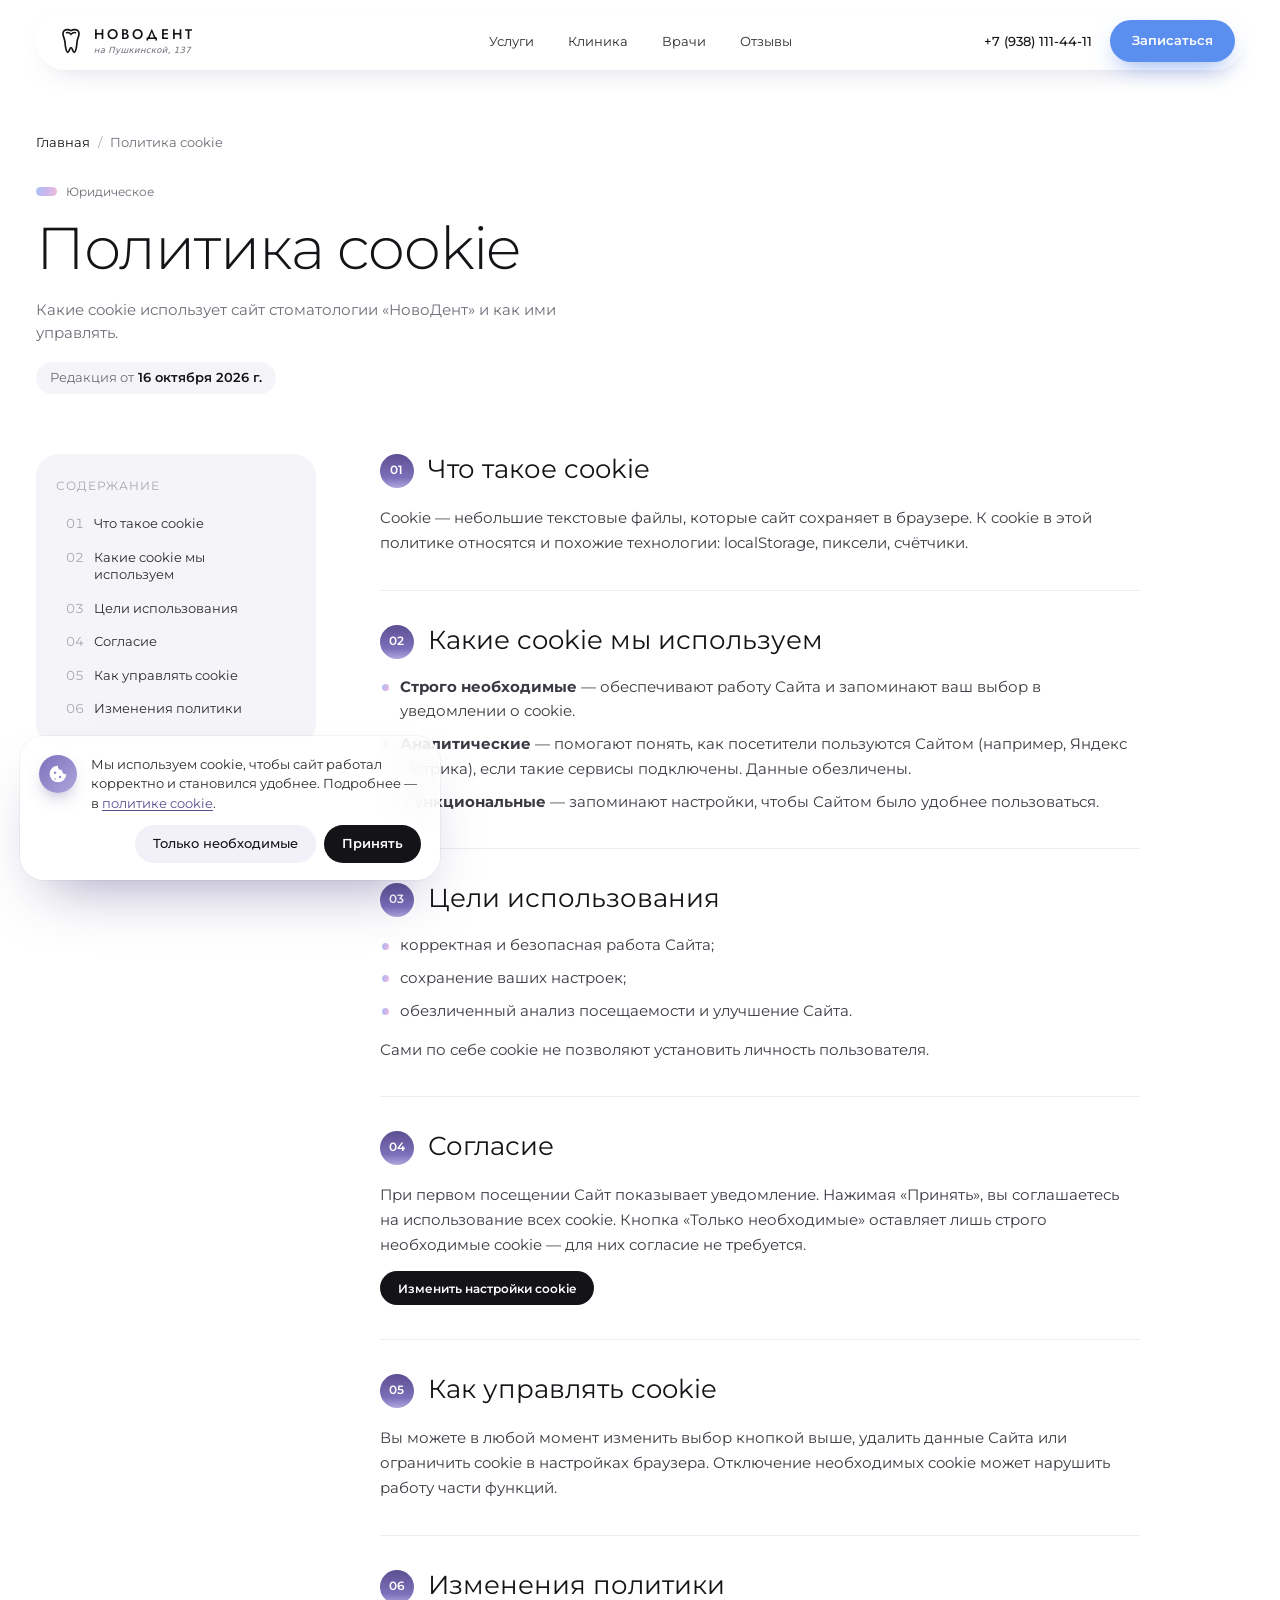
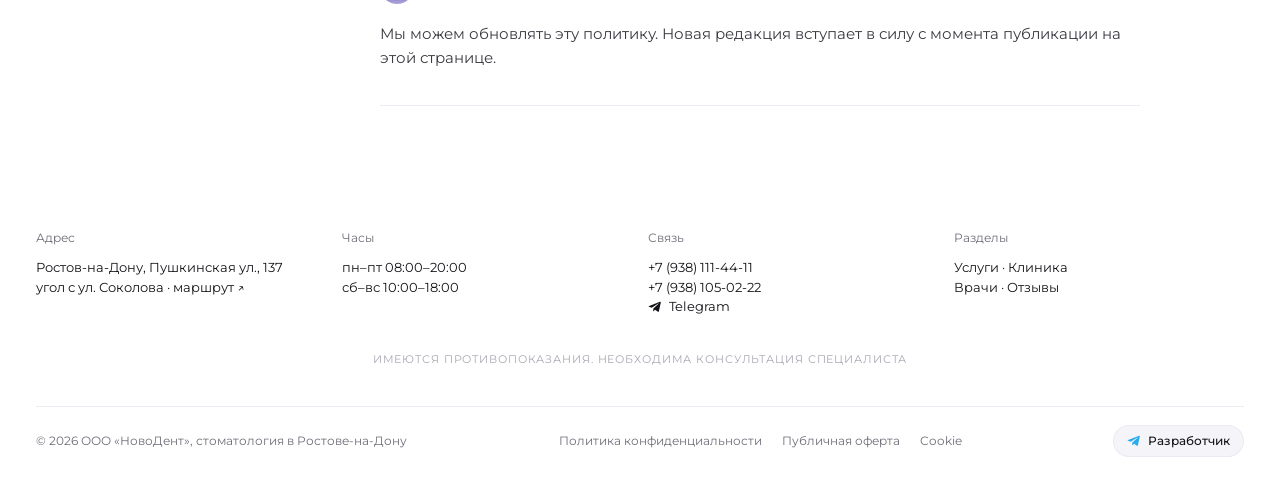
==== commit 32cafe1b: "Сайт переделан под стоматологию «НовоДент» (Ростов-на-Дону) Контакты, часы, цены, отзывы и фото — с " ====
--- a/cookies.html
+++ b/cookies.html
@@ -3,11 +3,12 @@
 <head>
   <meta charset="utf-8">
   <meta name="viewport" content="width=device-width, initial-scale=1">
-  <title>Политика cookie — Emily Clinic</title>
-  <meta name="description" content="Какие cookie использует сайт Emily Clinic и как ими управлять.">
+  <title>Политика cookie — НовоДент</title>
+  <meta name="description" content="Какие cookie использует сайт стоматологии «НовоДент» и как ими управлять.">
   <link rel="preconnect" href="https://fonts.googleapis.com">
   <link rel="preconnect" href="https://fonts.gstatic.com" crossorigin>
   <link href="https://fonts.googleapis.com/css2?family=Jost:wght@300;400;500&family=Montserrat:wght@300;400;500;600;700&display=swap" rel="stylesheet">
+  <link rel="icon" href="favicon.svg" type="image/svg+xml">
   <link rel="stylesheet" href="styles.css">
 </head>
 <body class="legal-page">
@@ -15,18 +16,18 @@
 <!-- Шаблон документа: проверьте у юриста и заполните выделенные поля -->
 <header class="header" id="header">
   <div class="container header__inner">
-    <a href="index.html" class="logo" aria-label="Emily Clinic — на главную">
-      <svg class="logo__mark" viewBox="0 0 46 64" aria-hidden="true"><path d="M0 0h24v8H10v14h11v7H10v15h14v8H0z"/><path d="M36 12h10v52H20v-8h16V19h-6v-7z"/></svg>
-      <span class="logo__text">EMILY<small>CLINIC</small></span>
+    <a href="index.html" class="logo" aria-label="НовоДент — на главную">
+      <svg class="logo__mark logo__mark--tooth" viewBox="0 0 48 52" aria-hidden="true"><path d="M8 13C7 6 12 2.5 18 3.2c3.3.4 4.6 2 6 2s2.7-1.6 6-2C36 2.5 41 6 40 13c-.7 5-3.2 8.2-3.8 14-.7 7.3-1.6 20.5-5.6 21.6-3 .8-3.8-9.6-6.6-9.6s-3.6 10.4-6.6 9.6c-4-1.1-4.9-14.3-5.6-21.6C11.2 21.2 8.7 18 8 13Z" fill="none" stroke="currentColor" stroke-width="3.4" stroke-linejoin="round"/><path d="M15 9.5c4.5-1.5 7.5 1.3 9 3.3 1.5-2 4.5-4.8 9-3.3" fill="none" stroke="currentColor" stroke-width="3" stroke-linecap="round"/></svg>
+      <span class="logo__text logo__text--nd">НОВОДЕНТ<small>на Пушкинской, 137</small></span>
     </a>
     <nav class="nav" id="nav">
       <a href="index.html#services">Услуги</a>
-      <a href="index.html#cases">До и после</a>
+      <a href="index.html#clinic">Клиника</a>
       <a href="index.html#doctors">Врачи</a>
       <a href="index.html#reviews">Отзывы</a>
     </nav>
     <div class="header__right">
-      <a href="tel:+79189100700" class="header__phone">+7 (918) 910-07-00</a>
+      <a href="tel:+79381114411" class="header__phone">+7 (938) 111-44-11</a>
       <a href="index.html#booking" class="btn btn--blue btn--sm">Записаться</a>
       <button class="burger" id="burger" aria-label="Меню"><span></span><span></span></button>
     </div>
@@ -37,8 +38,8 @@
   <nav class="legal__crumbs" aria-label="Навигация"><a href="index.html">Главная</a><span>/</span>Политика cookie</nav>
   <span class="label">Юридическое</span>
   <h1 class="legal__title">Политика cookie</h1>
-  <p class="legal__lead">Какие cookie использует сайт Emily Clinic и как ими управлять.</p>
-  <p class="legal__date">Редакция от <b>15 октября 2026 г.</b></p>
+  <p class="legal__lead">Какие cookie использует сайт стоматологии «НовоДент» и как ими управлять.</p>
+  <p class="legal__date">Редакция от <b>16 октября 2026 г.</b></p>
 
   <div class="legal__grid">
     <aside class="legal__toc">
@@ -77,14 +78,14 @@
 
 <footer class="footer container">
   <div class="footer__cols">
-    <div><span>Адрес</span><p>Новороссийск,<br>просп. Дзержинского, 194 · <a href="https://yandex.ru/maps/org/emili_klinik/203720626447/" target="_blank" rel="noopener">маршрут ↗</a></p></div>
-    <div><span>Часы</span><p>пн–пт 09:00–20:00<br>сб–вс 09:00–19:00</p></div>
-    <div><span>Связь</span><p><a href="tel:+79189100700">+7 (918) 910-07-00</a><br><a href="https://vk.com/" target="_blank" rel="noopener" class="vk-link"><svg width="16" height="10" viewBox="0 0 24 14" aria-hidden="true"><path fill="currentColor" d="M13.1 14C5.1 14 .5 8.7.3 0h4c.1 6.4 3 9.1 5.2 9.7V0h3.8v5.5c2.3-.2 4.7-2.8 5.5-5.5h3.8c-.6 3.4-3.2 5.9-5 6.9 1.8.8 4.7 3 5.8 7.1h-4.2c-.9-2.8-3.1-4.9-5.9-5.2V14z"/></svg>ВКонтакте</a></p></div>
-    <div><span>Разделы</span><p><a href="index.html#services">Услуги</a> · <a href="index.html#cases">До и после</a><br><a href="index.html#doctors">Врачи</a> · <a href="index.html#reviews">Отзывы</a></p></div>
+    <div><span>Адрес</span><p>Ростов-на-Дону, Пушкинская ул., 137<br>угол с ул. Соколова · <a href="https://yandex.ru/maps/org/novodent/208038139063/" target="_blank" rel="noopener">маршрут ↗</a></p></div>
+    <div><span>Часы</span><p>пн–пт 08:00–20:00<br>сб–вс 10:00–18:00</p></div>
+    <div><span>Связь</span><p><a href="tel:+79381114411">+7 (938) 111-44-11</a><br><a href="tel:+79381050222">+7 (938) 105-02-22</a><br><a href="https://t.me/novodentclinic" target="_blank" rel="noopener" class="vk-link"><svg width="14" height="14" viewBox="0 0 24 24" aria-hidden="true"><path fill="currentColor" d="M21.9 4.3 18.7 19.4c-.2 1-.9 1.3-1.7.8l-4.8-3.6-2.3 2.2c-.3.3-.5.5-1 .5l.3-4.9 8.9-8c.4-.3-.1-.5-.6-.2l-11 6.9-4.7-1.5c-1-.3-1-1 .2-1.5L20.5 3c.9-.3 1.6.2 1.4 1.3z"/></svg>Telegram</a></p></div>
+    <div><span>Разделы</span><p><a href="index.html#services">Услуги</a> · <a href="index.html#clinic">Клиника</a><br><a href="index.html#doctors">Врачи</a> · <a href="index.html#reviews">Отзывы</a></p></div>
   </div>
   <p class="footer__warn">Имеются противопоказания. Необходима консультация специалиста</p>
   <div class="footer__bottom">
-    <span>© 2026 Emily Clinic, стоматология в Новороссийске</span>
+    <span>© 2026 ООО «НовоДент», стоматология в Ростове-на-Дону</span>
     <nav class="footer__legal" aria-label="Документы">
       <a href="privacy.html">Политика конфиденциальности</a>
       <a href="offer.html">Публичная оферта</a>
--- a/styles.css
+++ b/styles.css
@@ -608,7 +608,7 @@
   transform: translateY(20px);
   transition: opacity .4s var(--ease), transform .5s var(--ease);
 }
-.price b { font-size: 14px; font-weight: 700; }
+.price b { font-size: 14px; font-weight: 600; }
 .price span { font-size: 12px; color: var(--gray); }
 
 .service:hover { transform: translateY(-8px); box-shadow: 0 28px 50px -22px rgba(40, 40, 90, .45); }
@@ -1667,3 +1667,240 @@
   .step-cta { padding: 16px; }
   .step-cta__actions .btn { flex: 1 1 auto; }
 }
+
+/* =========================================================
+   Мобильная версия: стандарты, касания, финальная доводка
+   ========================================================= */
+html { -webkit-text-size-adjust: 100%; text-size-adjust: 100%; }
+a, button, label, summary { -webkit-tap-highlight-color: transparent; }
+.header { padding-top: max(12px, env(safe-area-inset-top)); }
+.cookie { bottom: max(20px, env(safe-area-inset-bottom)); }
+
+.hero__how { display: none; }
+
+/* Сенсорные экраны: без «залипающего» ховера, всё важное видно сразу */
+@media (hover: none) {
+  .card:hover, .service:hover, .review:hover, .rating:hover { transform: none; box-shadow: none; }
+  .service .price { opacity: 1; transform: none; }
+  .service .service__body { transform: translateY(-58px); }
+  .doctor__bar { opacity: 1; transform: none; }
+  .doctor:hover .doctor__photo img, .doctor:hover .doctor__mono { transform: none; }
+  .card:active, .service:active, .review:active { transform: scale(.985); transition-duration: .15s; }
+}
+
+@media (max-width: 900px) {
+  .burger { width: 44px; height: 44px; }
+  .tabs__btn { height: 42px; }
+  .footer__legal a { padding: 6px 0; }
+}
+
+@media (max-width: 600px) {
+  :root { --pad: 16px; }
+  body { font-size: 15px; }
+  .section { padding-top: 72px; }
+  .section__head { margin-bottom: 24px; }
+  .h2 { font-size: clamp(30px, 8.6vw, 36px); }
+  .lead { font-size: 14px; }
+
+  /* поля ввода 16px — iOS не приближает страницу при фокусе */
+  .field input, .select__btn, .select__value { font-size: 16px; }
+  .select__btn { padding-top: 24px; padding-bottom: 10px; }
+  .field { padding: 10px 14px 10px; }
+  .field.select { padding: 0; }
+
+  /* Hero */
+  .hero { padding-top: calc(var(--header-h) + 18px); gap: 28px; }
+  .hero__title .btn-outline { display: none; }
+  .hero__title { font-size: clamp(34px, 10vw, 42px); line-height: 1.06; }
+  .hero__pill { width: 1.3em; height: .66em; }
+  .hero__lead { margin-top: 16px; }
+  .hero__actions { margin-top: 22px; gap: 8px; }
+  .hero__actions .btn { width: 100%; height: 50px; font-size: 14px; }
+  .hero__how {
+    display: inline-flex;
+    align-items: center;
+    gap: 9px;
+    margin: 6px auto 0;
+    padding: 10px 6px;
+    font-size: 13.5px;
+    font-weight: 500;
+    color: var(--gray);
+  }
+  .hero__bottom { margin-top: 28px; padding-top: 22px; gap: 16px; }
+  .hero__features li { height: 34px; font-size: 13px; }
+
+  .hero__right { gap: 10px; }
+  .card { padding: 20px 18px; border-radius: 24px; }
+  .card--hero-main { min-height: 330px; padding: 24px 20px; }
+  .card__note { left: 20px; right: 70px; bottom: 22px; max-width: none; font-size: 12.5px; }
+  .obj3d--hero-tooth { width: 50%; right: -2%; left: auto; top: 18%; }
+  .card--hero-blue { min-height: 250px; }
+  .card--hero-blue .card__bottom { max-width: 62%; }
+  .obj3d--bubble { width: 52%; left: auto; right: -6%; top: 6%; }
+  .card--hero-green { min-height: 200px; }
+  .counter { font-size: 64px; }
+  .card__text { font-size: 12.5px; max-width: none; }
+
+  /* Услуги */
+  .services { grid-auto-rows: 280px; gap: 10px; }
+  .service { padding: 18px; border-radius: 24px; }
+  .service__num { font-size: 12px; height: 26px; }
+  .service__title { font-size: 24px; }
+  .service__text { font-size: 13px; max-width: 78%; }
+  .service .obj3d { width: 52%; left: auto; right: -4%; top: -6%; }
+  .service--1 .obj3d { width: 40%; right: 2%; }
+  .service--3 .obj3d { width: 74%; right: -8%; top: -12%; }
+  .price { height: 46px; }
+  .price b { font-size: 15px; }
+  .price span { font-size: 12.5px; }
+
+  /* До и после */
+  .tabs { width: 100%; padding: 4px; }
+  .tabs__btn { flex: 1; height: 42px; padding: 0 6px; font-size: 13px; }
+  .cases { gap: 10px; }
+  .compare { border-radius: 22px; }
+  .compare__handle { width: 44px; height: 44px; margin: -22px 0 0 -22px; }
+  .case { min-height: 0; padding: 20px 18px 18px; border-radius: 24px; }
+  .case__content { margin-top: 14px; max-width: 72%; }
+  .case__obj { width: 50%; right: -10%; top: -4%; }
+  .case__stats { margin-top: 26px; }
+  .stat span { font-size: 11.5px; }
+  .stat b { font-size: 13.5px; white-space: normal; }
+  .case__quote p { font-size: 13.5px; }
+  .case__quote span { font-size: 12px; }
+
+  /* Врачи */
+  .doctors { gap: 10px; row-gap: 22px; }
+  .doctor__photo { border-radius: 20px; }
+  .doctor__mono { font-size: 48px; }
+  .doctor__bar { left: 8px; right: 8px; bottom: 8px; padding: 4px; border-radius: 14px; }
+  .doctor__bar > span { display: none; }
+  .doctor__bar .btn { width: 100%; height: 40px; font-size: 12.5px; }
+  .doctor__name { margin-top: 12px; font-size: 14.5px; line-height: 1.3; }
+  .doctor__role { font-size: 12.5px; line-height: 1.4; }
+
+  /* Первый визит */
+  .visit { gap: 32px; }
+  .visit__media { border-radius: 24px; }
+  .visit__tag { top: 12px; left: 12px; font-size: 12px; }
+  .visit__price { left: 12px; bottom: 12px; width: auto; max-width: 70%; padding: 12px 16px 14px; }
+  .visit__price b { font-size: 28px; }
+  .step { padding-left: 58px; min-height: 0; padding-bottom: 28px; }
+  .step h3 { font-size: 17px; }
+  .step p { font-size: 13.5px; }
+  .step-cta__actions .btn { width: 100%; height: 48px; }
+
+  /* Отзывы */
+  .rating { flex-wrap: wrap; justify-content: center; gap: 6px 10px; padding: 8px 14px 8px 8px; font-size: 12.5px; }
+  .rating > span:last-of-type { white-space: nowrap; }
+  .marquee { gap: 12px; -webkit-mask: linear-gradient(90deg, transparent 0, #000 6%, #000 94%, transparent 100%); mask: linear-gradient(90deg, transparent 0, #000 6%, #000 94%, transparent 100%); }
+  .review { width: 270px; min-height: 130px; padding: 18px; }
+  .review blockquote { font-size: 14.5px; }
+
+  /* Запись */
+  .cta { padding: 26px 16px 16px; border-radius: 26px; gap: 22px; }
+  .cta__title { font-size: clamp(32px, 9.4vw, 40px); }
+  .cta__text { font-size: 13.5px; max-width: 70%; }
+  .cta__tooth { width: 40%; right: -4%; top: -2%; opacity: .55; }
+  .form { padding: 10px; border-radius: 20px; }
+  .btn--block { height: 52px; font-size: 15px; }
+  .consent { font-size: 12px; padding: 6px 4px 4px; }
+  .consent__box { width: 20px; height: 20px; }
+  .select__list { max-height: 300px; }
+  .select__opt { padding: 13px 12px; font-size: 15px; }
+
+  /* Подвал */
+  .footer__cols { grid-template-columns: 1fr 1fr; gap: 22px 16px; }
+  .footer__cols > div:first-child,
+  .footer__cols > div:last-child { grid-column: 1 / -1; }
+  .footer__cols p { font-size: 14px; white-space: normal; }
+  .footer__item { font-size: 88px; }
+  .footer__warn { font-size: 11px; line-height: 1.5; }
+  .footer__bottom { flex-direction: column; align-items: center; text-align: center; gap: 14px; padding-bottom: max(22px, env(safe-area-inset-bottom)); }
+  .footer__legal { flex-direction: column; align-items: center; gap: 0; }
+  .footer__legal a { padding: 10px 4px; }
+  .logo { padding: 8px 0; }
+  .dev-link { height: 40px; padding: 0 18px; }
+
+  /* Cookie */
+  .cookie { padding: 16px; gap: 10px 12px; border-radius: 22px; }
+  .cookie__text { font-size: 13px; }
+  .cookie__btn { height: 44px; }
+
+  /* Документы */
+  .legal__title { font-size: clamp(30px, 9vw, 38px); }
+  .legal__sec p, .legal__sec li { font-size: 15px; }
+  .legal__toc a { padding: 10px; }
+}
+
+@media (max-width: 360px) {
+  .hero__title { font-size: 31px; }
+  .tabs__btn { font-size: 12px; }
+  .doctors { grid-template-columns: 1fr 1fr; }
+  .doctor__name { font-size: 13.5px; }
+  .stat { padding: 10px 8px; }
+  .stat b { font-size: 12.5px; }
+  .footer__item { font-size: 72px; }
+}
+
+/* =========================================================
+   НовоДент: логотип, галерея клиники, два врача
+   ========================================================= */
+.logo__mark--tooth { width: 24px; height: 26px; fill: none; color: var(--ink); }
+.logo__text--nd { font-size: 14px; letter-spacing: .22em; font-weight: 500; }
+.logo__text--nd small { margin-top: 5px; font-family: var(--font); font-size: 8.5px; letter-spacing: .04em; font-style: italic; font-weight: 400; text-transform: none; color: var(--gray); }
+.footer__mark--tooth { fill: none; color: #b9b7f1; width: .5em; height: .56em; }
+.footer__item i { letter-spacing: .5em; }
+
+.gallery {
+  display: grid;
+  grid-template-columns: 1.4fr 1fr 1fr;
+  grid-template-rows: repeat(2, clamp(180px, 18vw, 260px));
+  gap: 11px;
+}
+.gallery__item {
+  position: relative;
+  overflow: hidden;
+  margin: 0;
+  border-radius: var(--radius-lg);
+  background: #e9e6f2;
+}
+.gallery__item img { width: 100%; height: 100%; object-fit: cover; transition: transform .8s var(--ease); }
+.gallery__item:hover img { transform: scale(1.04); }
+.gallery__item--big { grid-row: span 2; }
+.gallery__item .tag { left: 14px; bottom: 14px; top: auto; font-weight: 500; }
+.gallery__facts {
+  display: grid;
+  grid-template-columns: 1fr;
+  gap: 4px;
+  align-content: center;
+  padding: 22px 24px;
+  border-radius: var(--radius-lg);
+  color: #fff;
+  background:
+    radial-gradient(90% 70% at 100% 100%, #cfc6ee 0%, rgba(207, 198, 238, 0) 60%),
+    linear-gradient(160deg, #534786 0%, #6a5da5 50%, #8a7cc0 100%);
+}
+.gallery__facts div { display: flex; align-items: baseline; gap: 10px; padding: 8px 0; border-bottom: 1px solid rgba(255, 255, 255, .18); }
+.gallery__facts div:last-child { border-bottom: 0; }
+.gallery__facts b { font-size: clamp(22px, 2vw, 28px); font-weight: 400; white-space: nowrap; }
+.gallery__facts span { font-size: 12.5px; color: rgba(255, 255, 255, .8); }
+
+.doctors--two { grid-template-columns: repeat(2, minmax(0, 1fr)); max-width: 640px; }
+
+.service--3 .obj3d { width: 56%; left: 42%; top: -6%; }
+
+@media (max-width: 900px) {
+  .gallery { grid-template-columns: 1fr 1fr; grid-template-rows: auto; }
+  .gallery__item { aspect-ratio: 4 / 3; }
+  .gallery__item--big { grid-column: 1 / -1; grid-row: auto; aspect-ratio: 4 / 3; }
+  .gallery__facts { grid-column: 1 / -1; }
+}
+@media (max-width: 600px) {
+  .gallery { gap: 10px; }
+  .gallery__item { border-radius: 20px; }
+  .gallery__facts { padding: 16px 18px; border-radius: 20px; }
+  .doctors--two { max-width: none; }
+  .logo__text--nd { font-size: 13px; letter-spacing: .18em; }
+  .service--3 .obj3d { width: 54%; left: auto; right: -4%; top: -6%; }
+}
